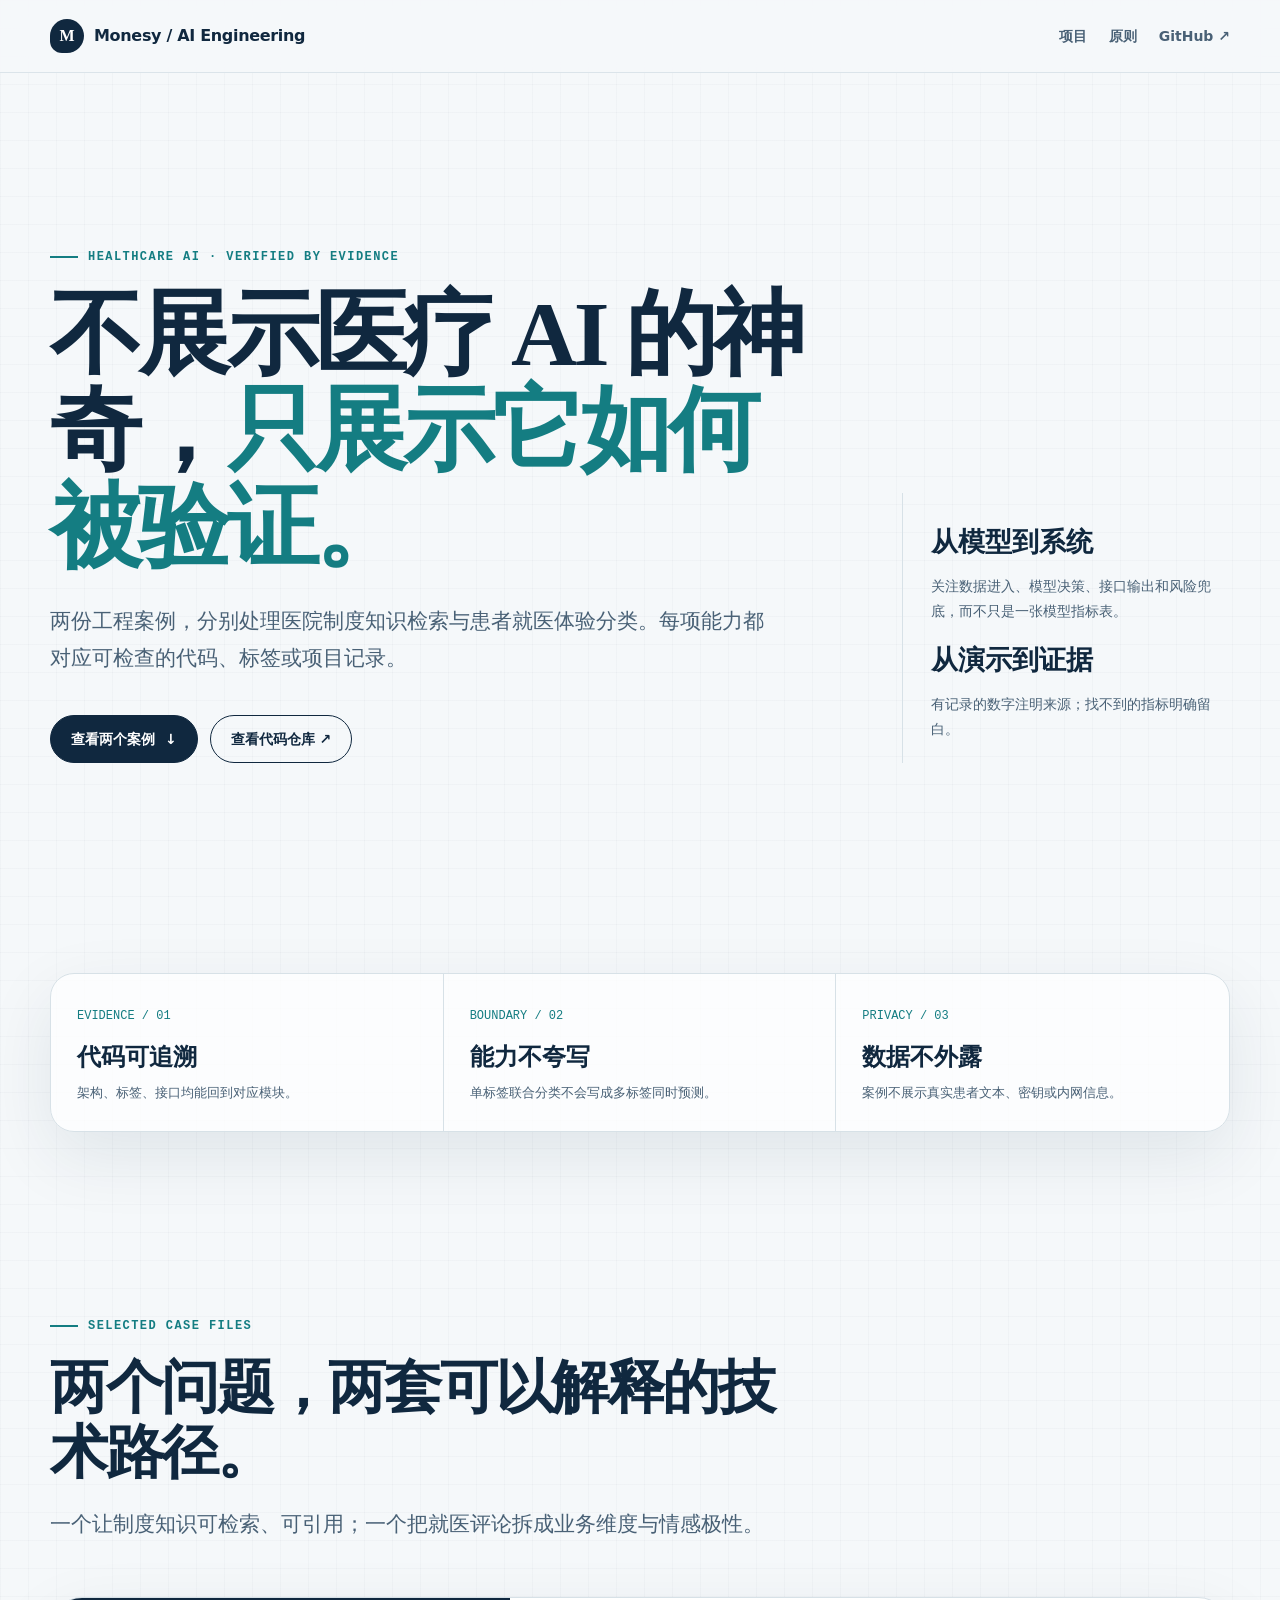
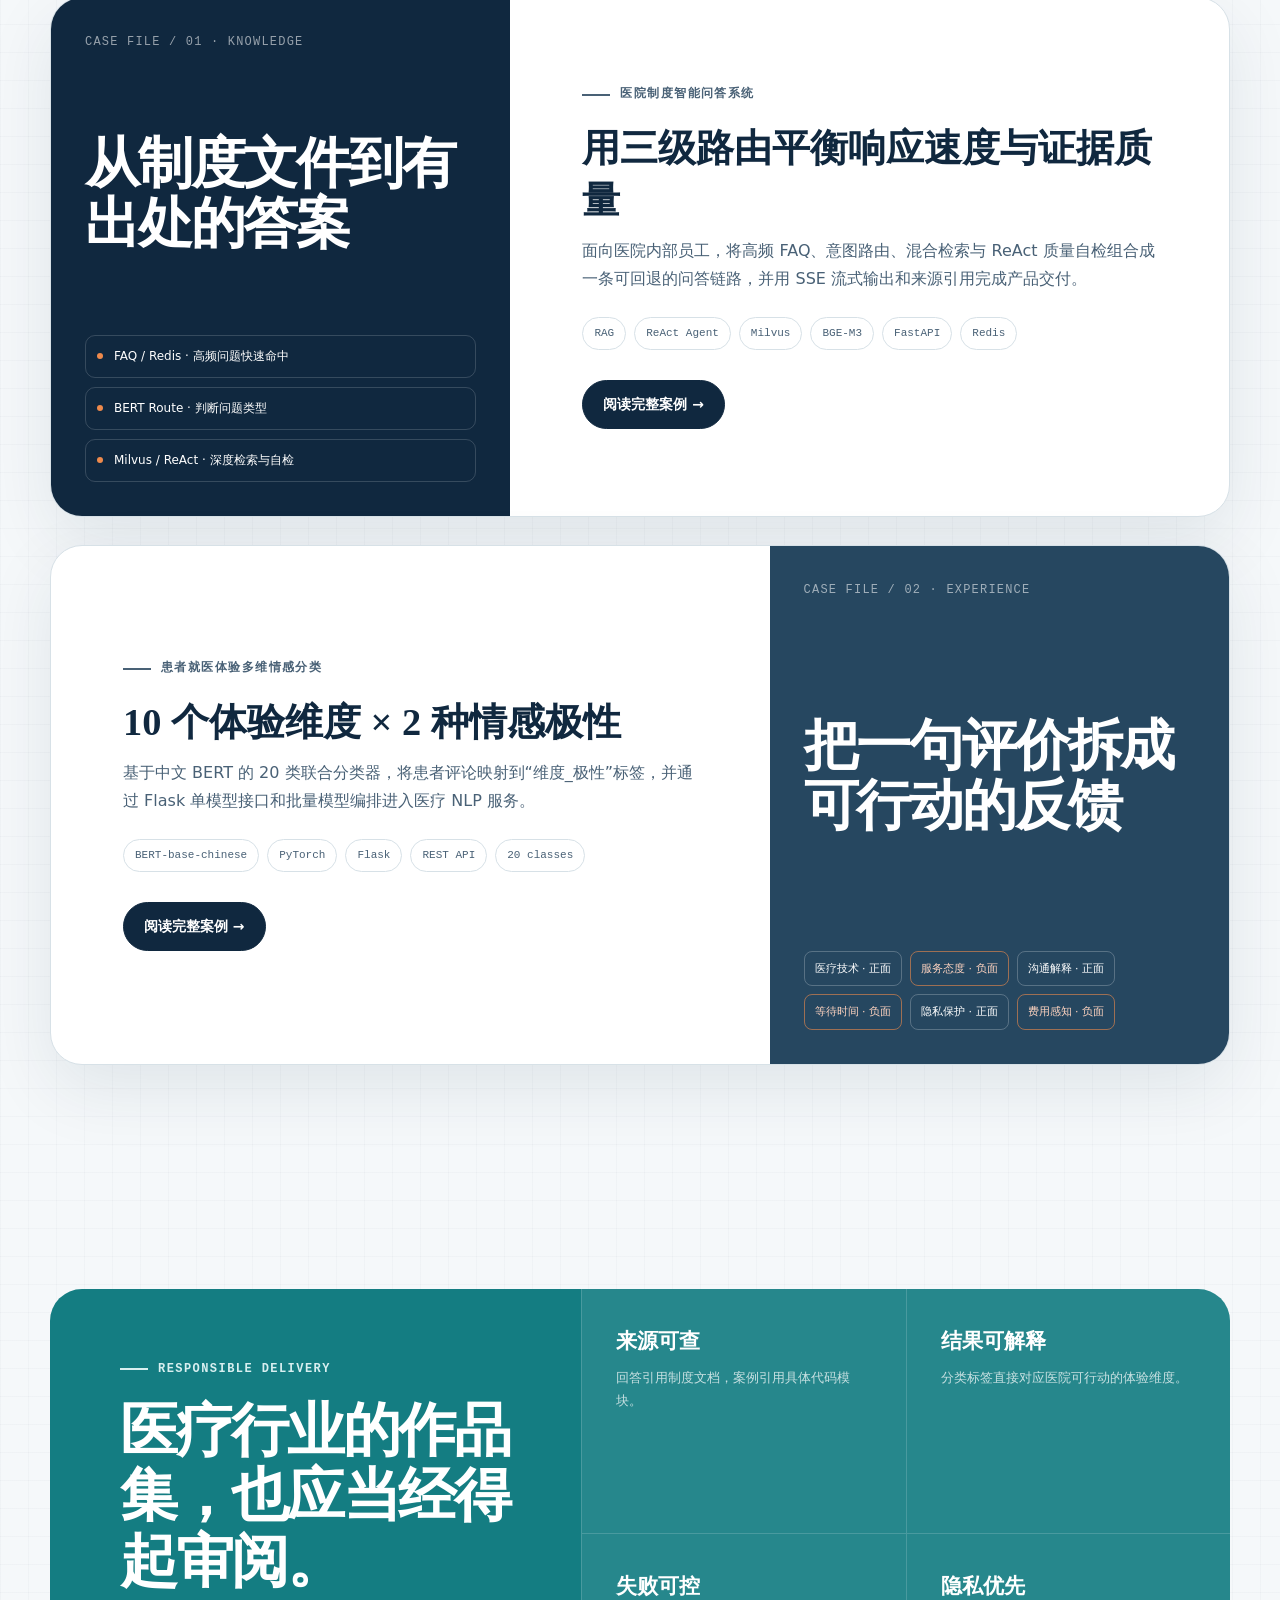
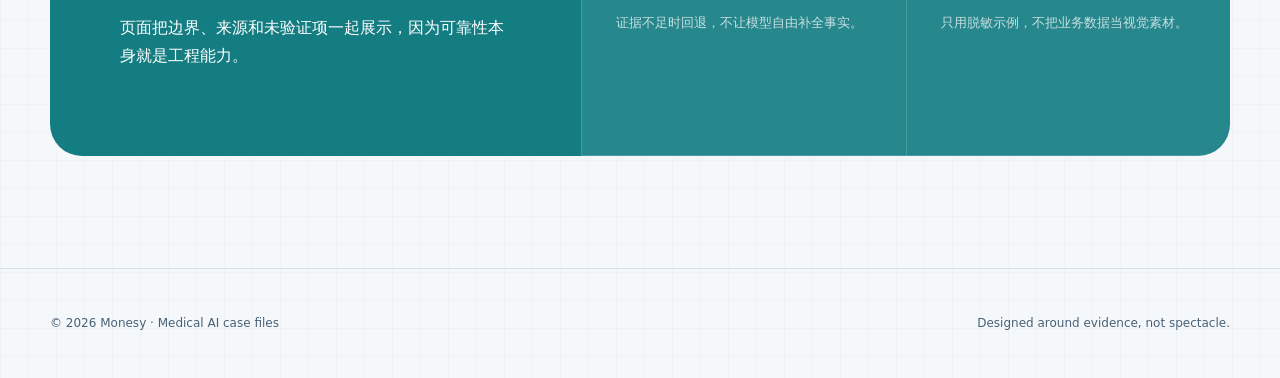
==== index.html @ fd3cde05 "feat: add healthcare AI portfolio cases" ====
<!doctype html>
<html lang="zh-CN">
<head>
  <meta charset="utf-8">
  <meta name="viewport" content="width=device-width, initial-scale=1">
  <meta name="description" content="Monesy 的医疗 AI 工程作品集：医院制度 RAG 问答与患者就医体验多维情感分类。">
  <meta name="theme-color" content="#10283f">
  <title>Monesy · 医疗 AI 工程作品集</title>
  <link rel="stylesheet" href="styles.css">
  <script src="script.js" defer></script>
</head>
<body>
  <a class="skip-link" href="#main">跳到主要内容</a>
  <header class="site-header">
    <nav class="nav" aria-label="主导航">
      <a class="brand" href="index.html" aria-label="Monesy 作品集首页">
        <span class="brand-mark" aria-hidden="true">M</span>
        <span>Monesy / AI Engineering</span>
      </a>
      <div class="nav-links">
        <a href="#work">项目</a>
        <a href="#principles">原则</a>
        <a href="https://github.com/MonesyV" target="_blank" rel="noreferrer">GitHub ↗</a>
      </div>
    </nav>
  </header>

  <main id="main">
    <section class="hero">
      <div class="container hero-grid">
        <div data-reveal>
          <p class="eyebrow">Healthcare AI · Verified by evidence</p>
          <h1>不展示医疗 AI 的神奇，<span class="accent">只展示它如何被验证。</span></h1>
          <p class="lead">两份工程案例，分别处理医院制度知识检索与患者就医体验分类。每项能力都对应可检查的代码、标签或项目记录。</p>
          <div class="hero-actions">
            <a class="button" href="#work">查看两个案例 <span aria-hidden="true">↓</span></a>
            <a class="button secondary" href="https://github.com/MonesyV" target="_blank" rel="noreferrer">查看代码仓库 ↗</a>
          </div>
        </div>
        <aside class="hero-aside" data-reveal>
          <strong>从模型到系统</strong>
          <p>关注数据进入、模型决策、接口输出和风险兜底，而不只是一张模型指标表。</p>
          <strong>从演示到证据</strong>
          <p>有记录的数字注明来源；找不到的指标明确留白。</p>
        </aside>
      </div>
    </section>

    <section class="section-tight" aria-label="作品集证据原则">
      <div class="container proof-strip" data-reveal>
        <article class="proof-item">
          <span>EVIDENCE / 01</span>
          <strong>代码可追溯</strong>
          <p>架构、标签、接口均能回到对应模块。</p>
        </article>
        <article class="proof-item">
          <span>BOUNDARY / 02</span>
          <strong>能力不夸写</strong>
          <p>单标签联合分类不会写成多标签同时预测。</p>
        </article>
        <article class="proof-item">
          <span>PRIVACY / 03</span>
          <strong>数据不外露</strong>
          <p>案例不展示真实患者文本、密钥或内网信息。</p>
        </article>
      </div>
    </section>

    <section class="section" id="work">
      <div class="container">
        <div class="section-heading" data-reveal>
          <p class="eyebrow">Selected case files</p>
          <h2>两个问题，两套可以解释的技术路径。</h2>
          <p class="lead">一个让制度知识可检索、可引用；一个把就医评论拆成业务维度与情感极性。</p>
        </div>

        <div class="work-list">
          <article class="work-card" data-reveal>
            <div class="work-visual">
              <span class="work-index">CASE FILE / 01 · KNOWLEDGE</span>
              <div class="display">从制度文件到有出处的答案</div>
              <div class="route-mini" aria-label="三级问答路径示意">
                <span>FAQ / Redis · 高频问题快速命中</span>
                <span>BERT Route · 判断问题类型</span>
                <span>Milvus / ReAct · 深度检索与自检</span>
              </div>
            </div>
            <div class="work-body">
              <p class="eyebrow">医院制度智能问答系统</p>
              <h3>用三级路由平衡响应速度与证据质量</h3>
              <p>面向医院内部员工，将高频 FAQ、意图路由、混合检索与 ReAct 质量自检组合成一条可回退的问答链路，并用 SSE 流式输出和来源引用完成产品交付。</p>
              <ul class="tag-list" aria-label="技术栈">
                <li>RAG</li><li>ReAct Agent</li><li>Milvus</li><li>BGE-M3</li><li>FastAPI</li><li>Redis</li>
              </ul>
              <a class="button" href="projects/policy-rag.html">阅读完整案例 →</a>
            </div>
          </article>

          <article class="work-card" data-reveal>
            <div class="work-visual">
              <span class="work-index">CASE FILE / 02 · EXPERIENCE</span>
              <div class="display">把一句评价拆成可行动的反馈</div>
              <div class="label-cloud" aria-label="示例联合标签">
                <span>医疗技术 · 正面</span><span class="negative">服务态度 · 负面</span>
                <span>沟通解释 · 正面</span><span class="negative">等待时间 · 负面</span>
                <span>隐私保护 · 正面</span><span class="negative">费用感知 · 负面</span>
              </div>
            </div>
            <div class="work-body">
              <p class="eyebrow">患者就医体验多维情感分类</p>
              <h3>10 个体验维度 × 2 种情感极性</h3>
              <p>基于中文 BERT 的 20 类联合分类器，将患者评论映射到“维度_极性”标签，并通过 Flask 单模型接口和批量模型编排进入医疗 NLP 服务。</p>
              <ul class="tag-list" aria-label="技术栈">
                <li>BERT-base-chinese</li><li>PyTorch</li><li>Flask</li><li>REST API</li><li>20 classes</li>
              </ul>
              <a class="button" href="projects/patient-sentiment.html">阅读完整案例 →</a>
            </div>
          </article>
        </div>
      </div>
    </section>

    <section class="section" id="principles">
      <div class="container ethics-block" data-reveal>
        <div class="ethics-intro">
          <p class="eyebrow" style="color:#d8eff0">Responsible delivery</p>
          <h2>医疗行业的作品集，也应当经得起审阅。</h2>
          <p>页面把边界、来源和未验证项一起展示，因为可靠性本身就是工程能力。</p>
        </div>
        <ul class="ethics-list">
          <li><strong>来源可查</strong><p>回答引用制度文档，案例引用具体代码模块。</p></li>
          <li><strong>结果可解释</strong><p>分类标签直接对应医院可行动的体验维度。</p></li>
          <li><strong>失败可控</strong><p>证据不足时回退，不让模型自由补全事实。</p></li>
          <li><strong>隐私优先</strong><p>只用脱敏示例，不把业务数据当视觉素材。</p></li>
        </ul>
      </div>
    </section>
  </main>

  <footer class="site-footer">
    <div class="container footer-inner">
      <span>© <span data-year></span> Monesy · Medical AI case files</span>
      <span>Designed around evidence, not spectacle.</span>
    </div>
  </footer>
</body>
</html>
---- styles.css ----
:root {
  --ink: #10283f;
  --ink-soft: #496176;
  --paper: #f5f8fa;
  --white: #ffffff;
  --line: #d7e1e7;
  --teal: #147d82;
  --teal-soft: #d8eff0;
  --blue: #4d68d9;
  --blue-soft: #e5e9fb;
  --signal: #ee8a4c;
  --signal-soft: #fff0e6;
  --success: #317a5c;
  --shadow: 0 24px 70px rgba(16, 40, 63, 0.09);
  --radius: 24px;
  --max: 1180px;
  --display: "Songti SC", "STSong", "Noto Serif SC", ui-serif, serif;
  --body: "Microsoft YaHei", "PingFang SC", "Noto Sans CJK SC", system-ui, sans-serif;
  --mono: "SFMono-Regular", Consolas, "Liberation Mono", monospace;
}

* { box-sizing: border-box; }
html { scroll-behavior: smooth; }
body {
  margin: 0;
  color: var(--ink);
  background:
    linear-gradient(rgba(16, 40, 63, 0.024) 1px, transparent 1px),
    linear-gradient(90deg, rgba(16, 40, 63, 0.024) 1px, transparent 1px),
    var(--paper);
  background-size: 28px 28px;
  font-family: var(--body);
  line-height: 1.75;
  text-rendering: optimizeLegibility;
}

a { color: inherit; }
img, svg { display: block; max-width: 100%; }
button { font: inherit; }

.skip-link {
  position: fixed;
  z-index: 100;
  top: 12px;
  left: 12px;
  padding: 10px 14px;
  color: var(--white);
  background: var(--ink);
  border-radius: 8px;
  transform: translateY(-160%);
}
.skip-link:focus { transform: translateY(0); }

.site-header {
  position: sticky;
  z-index: 30;
  top: 0;
  border-bottom: 1px solid rgba(215, 225, 231, 0.84);
  background: rgba(245, 248, 250, 0.9);
  backdrop-filter: blur(18px);
}

.nav {
  width: min(calc(100% - 40px), var(--max));
  min-height: 72px;
  margin: auto;
  display: flex;
  align-items: center;
  justify-content: space-between;
  gap: 24px;
}

.brand {
  display: inline-flex;
  align-items: center;
  gap: 10px;
  text-decoration: none;
  font-weight: 760;
  letter-spacing: -0.02em;
}

.brand-mark {
  width: 34px;
  height: 34px;
  display: grid;
  place-items: center;
  color: var(--white);
  background: var(--ink);
  border-radius: 50% 50% 50% 12px;
  font-family: var(--display);
}

.nav-links { display: flex; align-items: center; gap: 22px; }
.nav-links a {
  color: var(--ink-soft);
  text-decoration: none;
  font-size: 14px;
  font-weight: 650;
}
.nav-links a:hover, .nav-links a:focus-visible { color: var(--teal); }

.container { width: min(calc(100% - 40px), var(--max)); margin-inline: auto; }
.section { padding: 112px 0; }
.section-tight { padding: 72px 0; }
.eyebrow {
  display: flex;
  align-items: center;
  gap: 10px;
  margin: 0 0 18px;
  color: var(--teal);
  font-family: var(--mono);
  font-size: 12px;
  font-weight: 760;
  letter-spacing: 0.12em;
  text-transform: uppercase;
}
.eyebrow::before { content: ""; width: 28px; height: 2px; background: currentColor; }

h1, h2, h3, p { margin-top: 0; }
h1, h2, .display { font-family: var(--display); font-weight: 700; letter-spacing: -0.04em; }
h1 { max-width: 900px; margin-bottom: 28px; font-size: clamp(44px, 7.3vw, 92px); line-height: 1.05; }
h2 { margin-bottom: 20px; font-size: clamp(34px, 4.6vw, 58px); line-height: 1.13; }
h3 { margin-bottom: 10px; font-size: 21px; line-height: 1.35; }
.lead { max-width: 720px; color: var(--ink-soft); font-size: clamp(17px, 2vw, 21px); }
.text-muted { color: var(--ink-soft); }
.small { font-size: 13px; }
.mono { font-family: var(--mono); }

.hero { min-height: calc(100vh - 72px); padding: 108px 0 72px; display: grid; align-items: center; }
.hero-grid { display: grid; grid-template-columns: minmax(0, 1.55fr) minmax(280px, 0.65fr); gap: 70px; align-items: end; }
.hero .accent { color: var(--teal); }
.hero-aside { padding: 26px 0 8px 28px; border-left: 1px solid var(--line); }
.hero-aside strong { display: block; margin-bottom: 8px; font-family: var(--display); font-size: 27px; }
.hero-aside p { color: var(--ink-soft); font-size: 14px; }
.hero-actions { display: flex; flex-wrap: wrap; gap: 12px; margin-top: 38px; }

.button {
  min-height: 48px;
  display: inline-flex;
  align-items: center;
  justify-content: center;
  gap: 10px;
  padding: 11px 20px;
  border: 1px solid var(--ink);
  border-radius: 999px;
  background: var(--ink);
  color: var(--white);
  text-decoration: none;
  font-size: 14px;
  font-weight: 720;
  transition: transform 180ms ease, background 180ms ease, color 180ms ease;
}
.button:hover { transform: translateY(-2px); }
.button.secondary { color: var(--ink); background: transparent; }
.button.secondary:hover { background: var(--white); }
.button.light { color: var(--ink); background: var(--white); border-color: var(--white); }

.proof-strip {
  display: grid;
  grid-template-columns: repeat(3, 1fr);
  border: 1px solid var(--line);
  border-radius: var(--radius);
  background: rgba(255, 255, 255, 0.75);
  box-shadow: var(--shadow);
  overflow: hidden;
}
.proof-item { min-height: 156px; padding: 26px; border-right: 1px solid var(--line); }
.proof-item:last-child { border-right: 0; }
.proof-item span { color: var(--teal); font-family: var(--mono); font-size: 12px; }
.proof-item strong { display: block; margin: 8px 0 4px; font-family: var(--display); font-size: 24px; }
.proof-item p { margin: 0; color: var(--ink-soft); font-size: 13px; }

.section-heading { max-width: 760px; margin-bottom: 54px; }
.work-list { display: grid; gap: 28px; }
.work-card {
  position: relative;
  display: grid;
  grid-template-columns: 0.78fr 1.22fr;
  min-height: 520px;
  border: 1px solid var(--line);
  border-radius: 32px;
  background: var(--white);
  box-shadow: var(--shadow);
  overflow: hidden;
}
.work-card:nth-child(even) { grid-template-columns: 1.22fr 0.78fr; }
.work-card:nth-child(even) .work-visual { order: 2; }
.work-visual {
  min-height: 380px;
  padding: 34px;
  background: var(--ink);
  color: var(--white);
  display: flex;
  flex-direction: column;
  justify-content: space-between;
  overflow: hidden;
}
.work-card:nth-child(even) .work-visual { background: #264760; }
.work-index { color: rgba(255,255,255,.56); font-family: var(--mono); font-size: 12px; letter-spacing: .1em; }
.work-visual .display { max-width: 420px; font-size: clamp(34px, 4.3vw, 58px); line-height: 1.08; }
.work-body { padding: clamp(34px, 6vw, 72px); align-self: center; }
.work-body h3 { font-family: var(--display); font-size: clamp(29px, 3vw, 43px); }
.work-body > p { max-width: 590px; color: var(--ink-soft); }
.tag-list { display: flex; flex-wrap: wrap; gap: 8px; margin: 24px 0 30px; padding: 0; list-style: none; }
.tag-list li { padding: 6px 11px; border: 1px solid var(--line); border-radius: 999px; color: var(--ink-soft); font-family: var(--mono); font-size: 11px; }

.route-mini { display: grid; gap: 9px; }
.route-mini span { position: relative; display: block; padding: 10px 12px 10px 28px; border: 1px solid rgba(255,255,255,.16); border-radius: 10px; font-size: 12px; }
.route-mini span::before { content: ""; position: absolute; left: 11px; top: 50%; width: 6px; height: 6px; border-radius: 50%; background: var(--signal); transform: translateY(-50%); }
.label-cloud { display: flex; flex-wrap: wrap; gap: 8px; align-content: flex-end; }
.label-cloud span { padding: 7px 10px; border: 1px solid rgba(255,255,255,.23); border-radius: 8px; font-size: 11px; }
.label-cloud .negative { color: #ffd4c0; border-color: rgba(238,138,76,.6); }

.ethics-block { display: grid; grid-template-columns: .9fr 1.1fr; border-radius: 32px; overflow: hidden; background: var(--teal); color: var(--white); }
.ethics-intro { padding: clamp(38px, 6vw, 70px); }
.ethics-intro h2 { max-width: 470px; }
.ethics-list { margin: 0; padding: 0; list-style: none; display: grid; grid-template-columns: repeat(2, 1fr); background: rgba(255,255,255,.08); }
.ethics-list li { padding: 34px; border-left: 1px solid rgba(255,255,255,.16); border-bottom: 1px solid rgba(255,255,255,.16); }
.ethics-list strong { display: block; margin-bottom: 8px; font-family: var(--display); font-size: 21px; }
.ethics-list p { margin: 0; color: rgba(255,255,255,.74); font-size: 13px; }

.case-hero { padding: 94px 0 70px; }
.case-hero-grid { display: grid; grid-template-columns: minmax(0, 1.3fr) minmax(280px, .7fr); gap: 70px; align-items: end; }
.case-hero h1 { font-size: clamp(46px, 6.7vw, 84px); }
.case-meta { padding: 26px; border: 1px solid var(--line); border-radius: 20px; background: var(--white); }
.case-meta dl { margin: 0; }
.case-meta div { display: grid; grid-template-columns: 82px 1fr; gap: 12px; padding: 12px 0; border-bottom: 1px solid var(--line); }
.case-meta div:last-child { border-bottom: 0; }
.case-meta dt { color: var(--ink-soft); font-size: 12px; }
.case-meta dd { margin: 0; font-size: 13px; font-weight: 650; }

.case-banner { padding: 54px; border-radius: 32px; background: var(--ink); color: var(--white); box-shadow: var(--shadow); }
.case-banner-grid { display: grid; grid-template-columns: .9fr 1.1fr; gap: 54px; align-items: center; }
.case-banner blockquote { margin: 0; font-family: var(--display); font-size: clamp(28px, 4vw, 48px); line-height: 1.25; }
.case-banner p { color: rgba(255,255,255,.7); }

.content-grid { display: grid; grid-template-columns: minmax(0, .75fr) minmax(0, 1.25fr); gap: 70px; align-items: start; }
.sticky-title { position: sticky; top: 112px; }
.content-stack { display: grid; gap: 20px; }
.content-card { padding: 32px; border: 1px solid var(--line); border-radius: 22px; background: var(--white); }
.content-card p:last-child { margin-bottom: 0; }
.content-card .number { display: inline-grid; width: 30px; height: 30px; place-items: center; margin-bottom: 20px; border-radius: 50%; background: var(--teal-soft); color: var(--teal); font-family: var(--mono); font-size: 12px; }

.route-demo { padding: 34px; border: 1px solid var(--line); border-radius: 28px; background: var(--white); box-shadow: var(--shadow); }
.route-controls { display: flex; flex-wrap: wrap; gap: 8px; margin-bottom: 28px; }
.route-controls button { padding: 9px 14px; border: 1px solid var(--line); border-radius: 999px; color: var(--ink-soft); background: var(--paper); cursor: pointer; }
.route-controls button[aria-pressed="true"] { color: var(--white); border-color: var(--teal); background: var(--teal); }
.route-track { display: grid; grid-template-columns: repeat(5, 1fr); gap: 10px; }
.route-stage { min-height: 110px; padding: 16px; border: 1px solid var(--line); border-radius: 15px; color: var(--ink-soft); background: var(--paper); opacity: .4; transition: opacity 180ms ease, transform 180ms ease, border-color 180ms ease; }
.route-stage.is-active { opacity: 1; transform: translateY(-4px); border-color: var(--teal); }
.route-stage span { display: block; margin-bottom: 8px; color: var(--teal); font-family: var(--mono); font-size: 10px; }
.route-stage strong { font-size: 13px; }
.route-result { min-height: 52px; margin: 24px 0 0; padding: 15px 17px; border-left: 3px solid var(--signal); background: var(--signal-soft); font-size: 13px; }

.metric-grid { display: grid; grid-template-columns: repeat(3, 1fr); gap: 14px; }
.metric-card { padding: 28px; border: 1px solid var(--line); border-radius: 20px; background: var(--white); }
.metric-card strong { display: block; color: var(--teal); font-family: var(--display); font-size: clamp(34px, 4vw, 52px); line-height: 1.1; }
.metric-card span { color: var(--ink-soft); font-size: 12px; }
.metric-note { margin-top: 16px; color: var(--ink-soft); font-size: 12px; }

.architecture { display: grid; grid-template-columns: repeat(3, 1fr); gap: 14px; }
.architecture article { position: relative; min-height: 240px; padding: 28px; border-radius: 22px; background: var(--white); border: 1px solid var(--line); }
.architecture article::after { content: "→"; position: absolute; top: 50%; right: -20px; z-index: 2; width: 26px; color: var(--signal); font-family: var(--mono); font-size: 22px; }
.architecture article:last-child::after { display: none; }
.architecture .chip { display: inline-block; margin-bottom: 22px; padding: 5px 9px; border-radius: 7px; color: var(--teal); background: var(--teal-soft); font-family: var(--mono); font-size: 10px; }
.architecture p { color: var(--ink-soft); font-size: 13px; }

.label-matrix { display: grid; grid-template-columns: repeat(2, minmax(0,1fr)); border: 1px solid var(--line); border-radius: 22px; overflow: hidden; background: var(--white); }
.label-row { display: grid; grid-template-columns: 1fr auto auto; align-items: center; gap: 10px; padding: 15px 18px; border-right: 1px solid var(--line); border-bottom: 1px solid var(--line); }
.label-row:nth-child(even) { border-right: 0; }
.label-row span:first-child { font-weight: 680; }
.polarity { padding: 4px 8px; border-radius: 999px; font-size: 10px; }
.polarity.positive { color: var(--success); background: #e2f1e9; }
.polarity.negative { color: #a94f2f; background: var(--signal-soft); }

.boundary { padding: 32px; border: 1px solid #f1c6ad; border-radius: 22px; background: var(--signal-soft); }
.boundary strong { display: block; margin-bottom: 10px; font-family: var(--display); font-size: 24px; }
.boundary p:last-child { margin-bottom: 0; }

.code-evidence { display: grid; gap: 10px; }
.evidence-row { display: grid; grid-template-columns: 130px 1fr; gap: 18px; padding: 16px 0; border-bottom: 1px solid var(--line); }
.evidence-row:last-child { border-bottom: 0; }
.evidence-row code { color: var(--teal); font-family: var(--mono); font-size: 11px; word-break: break-word; }
.evidence-row span { color: var(--ink-soft); font-size: 13px; }

.next-case { padding: 46px; border-radius: 28px; color: var(--white); background: var(--blue); }
.next-case a { display: flex; align-items: end; justify-content: space-between; gap: 30px; text-decoration: none; }
.next-case span { color: rgba(255,255,255,.68); font-family: var(--mono); font-size: 11px; }
.next-case strong { display: block; margin-top: 8px; font-family: var(--display); font-size: clamp(28px, 4vw, 46px); }
.next-case b { font-size: 36px; }

.site-footer { padding: 44px 0; border-top: 1px solid var(--line); }
.footer-inner { display: flex; justify-content: space-between; gap: 24px; color: var(--ink-soft); font-size: 12px; }

[data-reveal] { opacity: 0; transform: translateY(18px); transition: opacity 560ms ease, transform 560ms ease; }
[data-reveal].is-visible { opacity: 1; transform: translateY(0); }

:focus-visible { outline: 3px solid rgba(77, 104, 217, .38); outline-offset: 4px; }

@media (max-width: 900px) {
  .hero-grid, .case-hero-grid, .content-grid, .case-banner-grid, .ethics-block { grid-template-columns: 1fr; gap: 38px; }
  .hero { min-height: auto; }
  .hero-aside { border-left: 0; border-top: 1px solid var(--line); padding: 24px 0 0; }
  .work-card, .work-card:nth-child(even) { grid-template-columns: 1fr; }
  .work-card:nth-child(even) .work-visual { order: 0; }
  .proof-strip, .metric-grid, .architecture { grid-template-columns: 1fr; }
  .proof-item { border-right: 0; border-bottom: 1px solid var(--line); }
  .proof-item:last-child { border-bottom: 0; }
  .ethics-list { min-height: 0; }
  .sticky-title { position: static; }
  .route-track { grid-template-columns: 1fr; }
  .route-stage { min-height: 0; }
  .architecture article::after { content: "↓"; top: auto; bottom: -25px; right: 50%; }
}

@media (max-width: 620px) {
  .nav { width: min(calc(100% - 28px), var(--max)); }
  .nav-links { display: none; }
  .brand { font-size: 14px; }
  .container { width: min(calc(100% - 28px), var(--max)); }
  .section { padding: 82px 0; }
  .section-tight { padding: 52px 0; }
  .hero { padding-top: 74px; }
  h1 { font-size: 43px; }
  .work-visual, .work-body, .case-banner, .next-case { padding: 28px; }
  .work-card { border-radius: 24px; }
  .ethics-list { grid-template-columns: 1fr; }
  .ethics-list li { border-left: 0; }
  .label-matrix { grid-template-columns: 1fr; }
  .label-row, .label-row:nth-child(even) { border-right: 0; }
  .evidence-row { grid-template-columns: 1fr; gap: 4px; }
  .next-case a, .footer-inner { align-items: flex-start; flex-direction: column; }
}

@media (prefers-reduced-motion: reduce) {
  html { scroll-behavior: auto; }
  *, *::before, *::after { animation-duration: .01ms !important; animation-iteration-count: 1 !important; transition-duration: .01ms !important; }
}
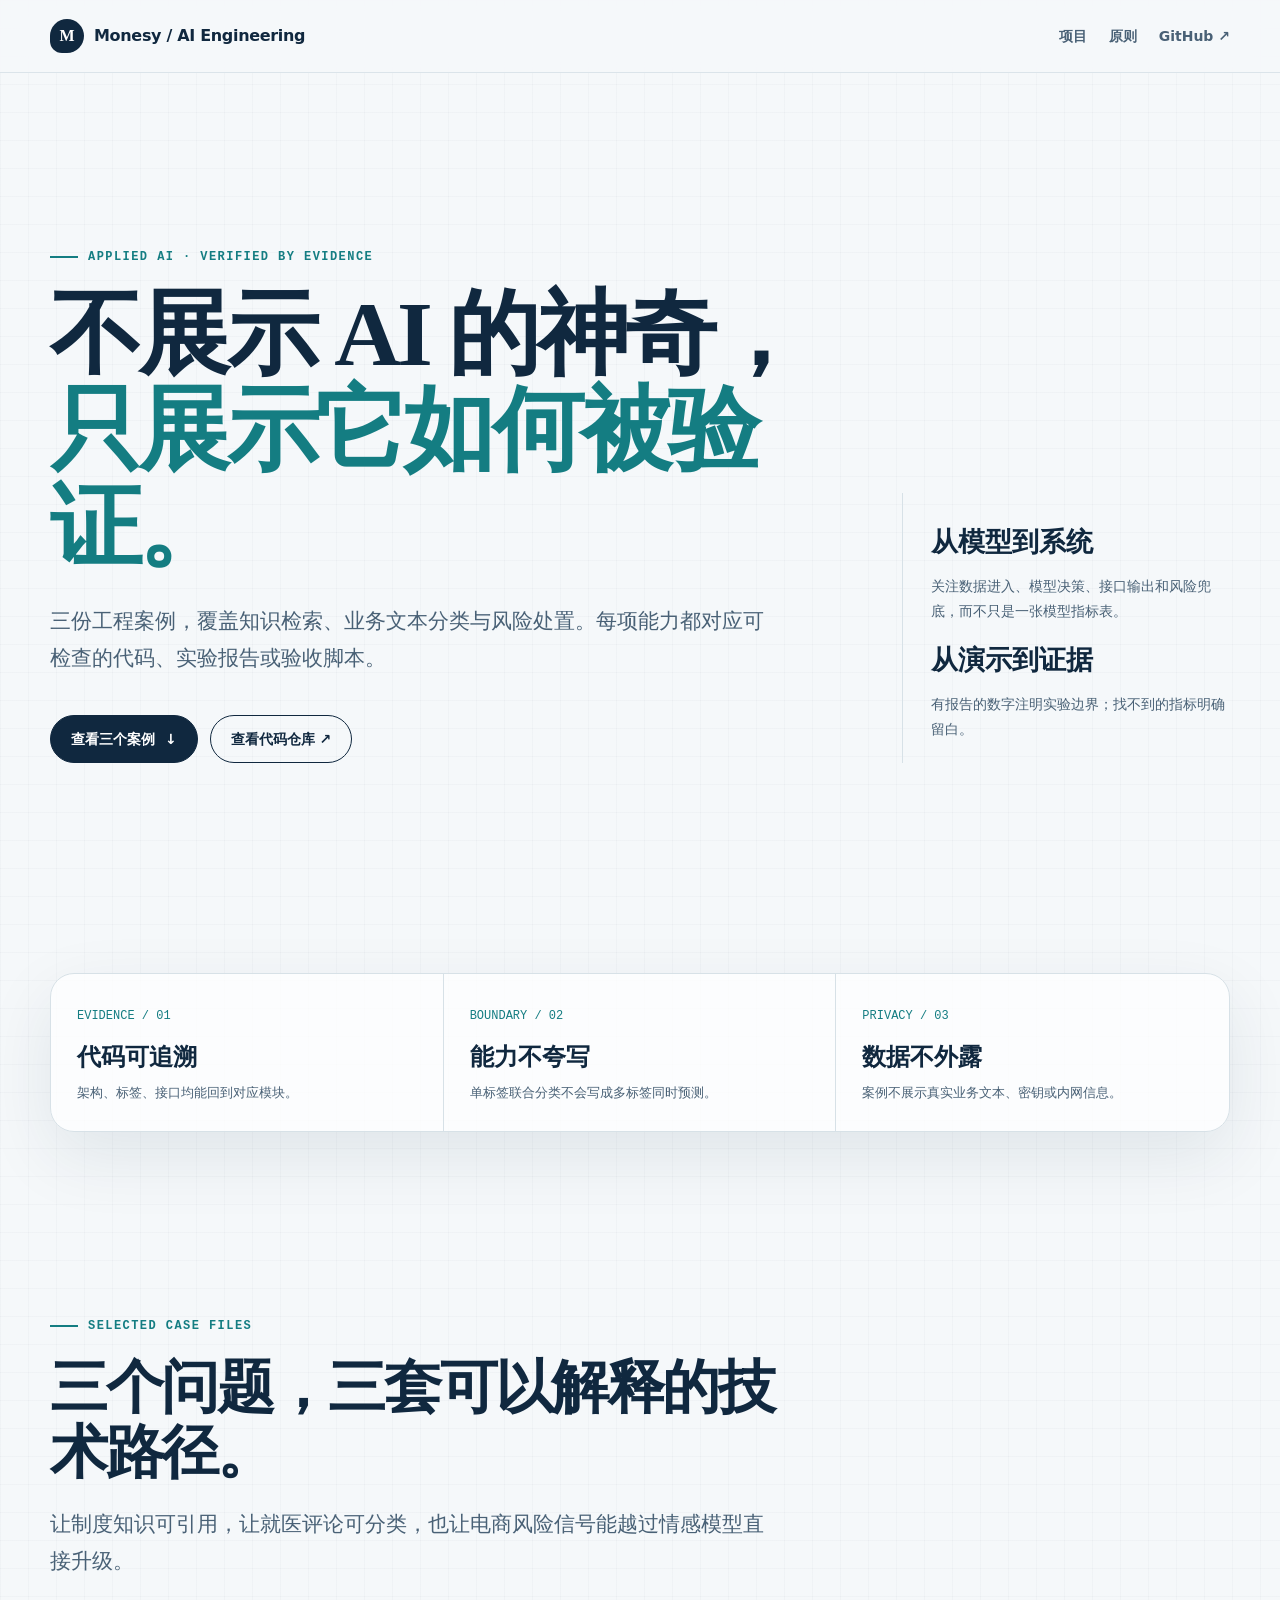
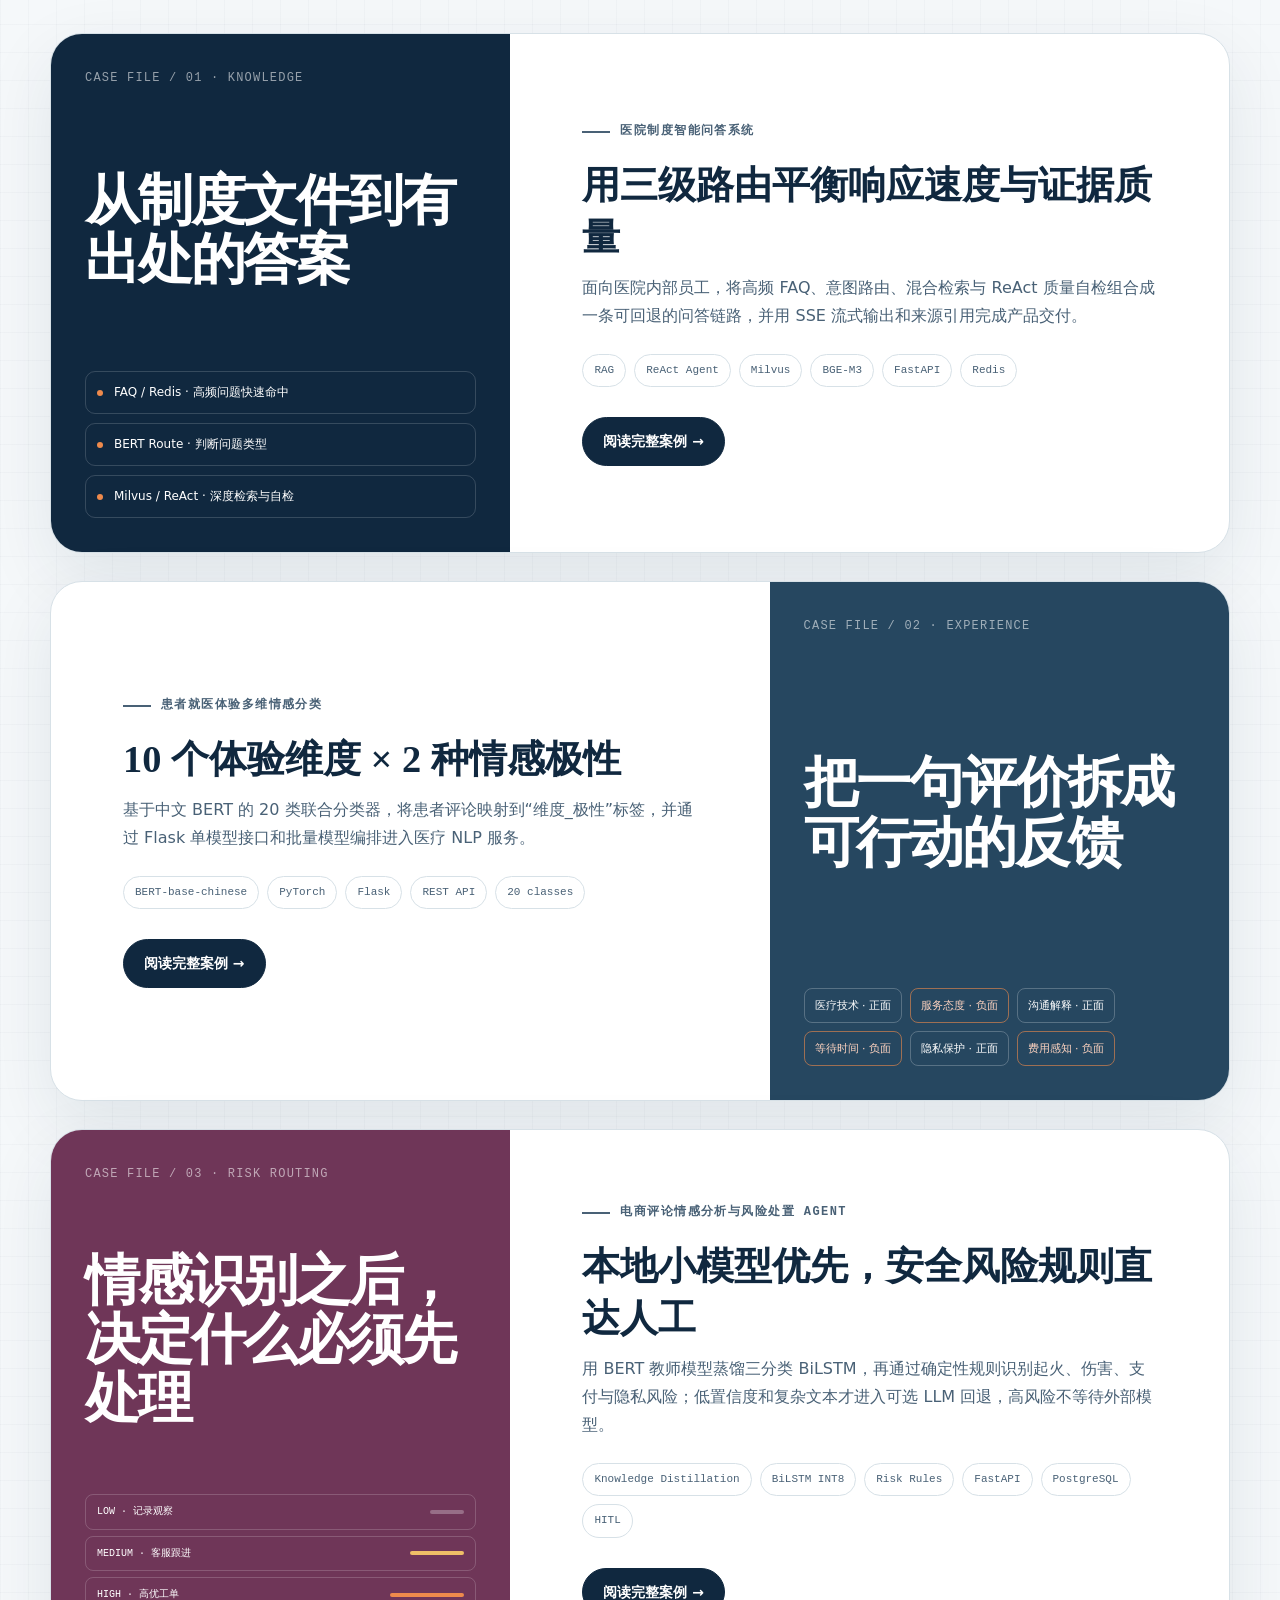
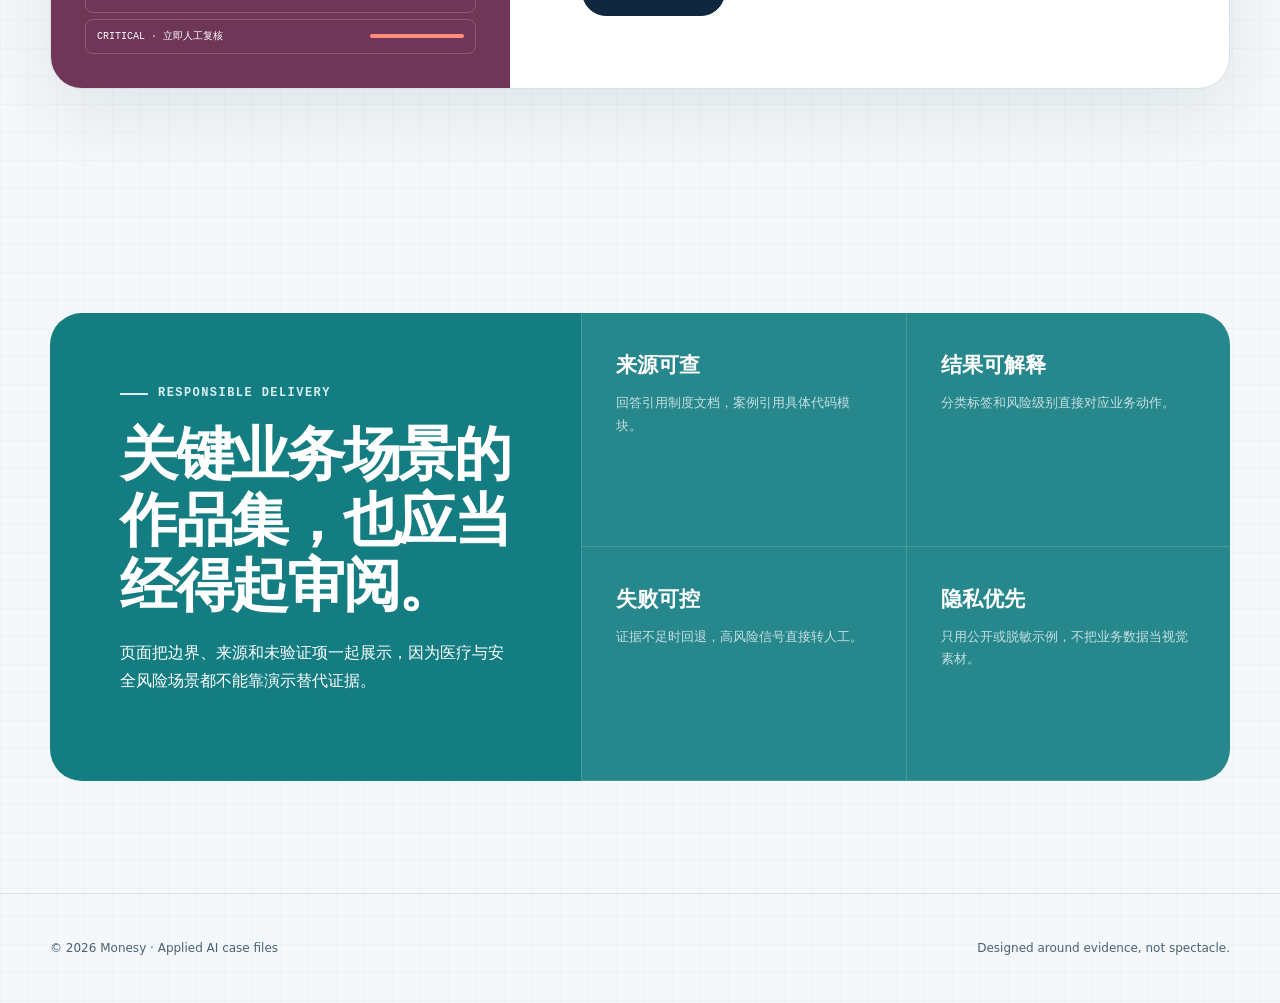
==== commit b574f7e8: "feat: add review intelligence portfolio case" ====
--- a/index.html
+++ b/index.html
@@ -3,9 +3,9 @@
 <head>
   <meta charset="utf-8">
   <meta name="viewport" content="width=device-width, initial-scale=1">
-  <meta name="description" content="Monesy 的医疗 AI 工程作品集：医院制度 RAG 问答与患者就医体验多维情感分类。">
+  <meta name="description" content="Monesy 的 AI 工程作品集：医院制度 RAG、患者体验分类与电商评论风险处置 Agent。">
   <meta name="theme-color" content="#10283f">
-  <title>Monesy · 医疗 AI 工程作品集</title>
+  <title>Monesy · AI 工程作品集</title>
   <link rel="stylesheet" href="styles.css">
   <script src="script.js" defer></script>
 </head>
@@ -29,11 +29,11 @@
     <section class="hero">
       <div class="container hero-grid">
         <div data-reveal>
-          <p class="eyebrow">Healthcare AI · Verified by evidence</p>
-          <h1>不展示医疗 AI 的神奇，<span class="accent">只展示它如何被验证。</span></h1>
-          <p class="lead">两份工程案例，分别处理医院制度知识检索与患者就医体验分类。每项能力都对应可检查的代码、标签或项目记录。</p>
+          <p class="eyebrow">Applied AI · Verified by evidence</p>
+          <h1>不展示 AI 的神奇，<span class="accent">只展示它如何被验证。</span></h1>
+          <p class="lead">三份工程案例，覆盖知识检索、业务文本分类与风险处置。每项能力都对应可检查的代码、实验报告或验收脚本。</p>
           <div class="hero-actions">
-            <a class="button" href="#work">查看两个案例 <span aria-hidden="true">↓</span></a>
+            <a class="button" href="#work">查看三个案例 <span aria-hidden="true">↓</span></a>
             <a class="button secondary" href="https://github.com/MonesyV" target="_blank" rel="noreferrer">查看代码仓库 ↗</a>
           </div>
         </div>
@@ -41,7 +41,7 @@
           <strong>从模型到系统</strong>
           <p>关注数据进入、模型决策、接口输出和风险兜底，而不只是一张模型指标表。</p>
           <strong>从演示到证据</strong>
-          <p>有记录的数字注明来源；找不到的指标明确留白。</p>
+          <p>有报告的数字注明实验边界；找不到的指标明确留白。</p>
         </aside>
       </div>
     </section>
@@ -61,7 +61,7 @@
         <article class="proof-item">
           <span>PRIVACY / 03</span>
           <strong>数据不外露</strong>
-          <p>案例不展示真实患者文本、密钥或内网信息。</p>
+          <p>案例不展示真实业务文本、密钥或内网信息。</p>
         </article>
       </div>
     </section>
@@ -70,8 +70,8 @@
       <div class="container">
         <div class="section-heading" data-reveal>
           <p class="eyebrow">Selected case files</p>
-          <h2>两个问题，两套可以解释的技术路径。</h2>
-          <p class="lead">一个让制度知识可检索、可引用；一个把就医评论拆成业务维度与情感极性。</p>
+          <h2>三个问题，三套可以解释的技术路径。</h2>
+          <p class="lead">让制度知识可引用，让就医评论可分类，也让电商风险信号能越过情感模型直接升级。</p>
         </div>
 
         <div class="work-list">
@@ -116,6 +116,28 @@
               <a class="button" href="projects/patient-sentiment.html">阅读完整案例 →</a>
             </div>
           </article>
+
+          <article class="work-card review-card" data-reveal>
+            <div class="work-visual">
+              <span class="work-index">CASE FILE / 03 · RISK ROUTING</span>
+              <div class="display">情感识别之后，决定什么必须先处理</div>
+              <div class="risk-mini" aria-label="评论风险处置阶梯">
+                <span data-level="low">LOW · 记录观察</span>
+                <span data-level="medium">MEDIUM · 客服跟进</span>
+                <span data-level="high">HIGH · 高优工单</span>
+                <span data-level="critical">CRITICAL · 立即人工复核</span>
+              </div>
+            </div>
+            <div class="work-body">
+              <p class="eyebrow">电商评论情感分析与风险处置 Agent</p>
+              <h3>本地小模型优先，安全风险规则直达人工</h3>
+              <p>用 BERT 教师模型蒸馏三分类 BiLSTM，再通过确定性规则识别起火、伤害、支付与隐私风险；低置信度和复杂文本才进入可选 LLM 回退，高风险不等待外部模型。</p>
+              <ul class="tag-list" aria-label="技术栈">
+                <li>Knowledge Distillation</li><li>BiLSTM INT8</li><li>Risk Rules</li><li>FastAPI</li><li>PostgreSQL</li><li>HITL</li>
+              </ul>
+              <a class="button" href="projects/review-intelligence.html">阅读完整案例 →</a>
+            </div>
+          </article>
         </div>
       </div>
     </section>
@@ -124,14 +146,14 @@
       <div class="container ethics-block" data-reveal>
         <div class="ethics-intro">
           <p class="eyebrow" style="color:#d8eff0">Responsible delivery</p>
-          <h2>医疗行业的作品集，也应当经得起审阅。</h2>
-          <p>页面把边界、来源和未验证项一起展示，因为可靠性本身就是工程能力。</p>
+          <h2>关键业务场景的作品集，也应当经得起审阅。</h2>
+          <p>页面把边界、来源和未验证项一起展示，因为医疗与安全风险场景都不能靠演示替代证据。</p>
         </div>
         <ul class="ethics-list">
           <li><strong>来源可查</strong><p>回答引用制度文档，案例引用具体代码模块。</p></li>
-          <li><strong>结果可解释</strong><p>分类标签直接对应医院可行动的体验维度。</p></li>
-          <li><strong>失败可控</strong><p>证据不足时回退，不让模型自由补全事实。</p></li>
-          <li><strong>隐私优先</strong><p>只用脱敏示例，不把业务数据当视觉素材。</p></li>
+          <li><strong>结果可解释</strong><p>分类标签和风险级别直接对应业务动作。</p></li>
+          <li><strong>失败可控</strong><p>证据不足时回退，高风险信号直接转人工。</p></li>
+          <li><strong>隐私优先</strong><p>只用公开或脱敏示例，不把业务数据当视觉素材。</p></li>
         </ul>
       </div>
     </section>
@@ -139,7 +161,7 @@
 
   <footer class="site-footer">
     <div class="container footer-inner">
-      <span>© <span data-year></span> Monesy · Medical AI case files</span>
+      <span>© <span data-year></span> Monesy · Applied AI case files</span>
       <span>Designed around evidence, not spectacle.</span>
     </div>
   </footer>
--- a/styles.css
+++ b/styles.css
@@ -8,9 +8,12 @@
   --teal-soft: #d8eff0;
   --blue: #4d68d9;
   --blue-soft: #e5e9fb;
+  --plum: #6f3658;
+  --plum-soft: #f4e6ef;
   --signal: #ee8a4c;
   --signal-soft: #fff0e6;
   --success: #317a5c;
+  --critical: #b54732;
   --shadow: 0 24px 70px rgba(16, 40, 63, 0.09);
   --radius: 24px;
   --max: 1180px;
@@ -196,6 +199,7 @@
   overflow: hidden;
 }
 .work-card:nth-child(even) .work-visual { background: #264760; }
+.work-card.review-card .work-visual { background: var(--plum); }
 .work-index { color: rgba(255,255,255,.56); font-family: var(--mono); font-size: 12px; letter-spacing: .1em; }
 .work-visual .display { max-width: 420px; font-size: clamp(34px, 4.3vw, 58px); line-height: 1.08; }
 .work-body { padding: clamp(34px, 6vw, 72px); align-self: center; }
@@ -210,6 +214,23 @@
 .label-cloud { display: flex; flex-wrap: wrap; gap: 8px; align-content: flex-end; }
 .label-cloud span { padding: 7px 10px; border: 1px solid rgba(255,255,255,.23); border-radius: 8px; font-size: 11px; }
 .label-cloud .negative { color: #ffd4c0; border-color: rgba(238,138,76,.6); }
+
+.risk-mini { display: grid; gap: 6px; }
+.risk-mini span {
+  display: flex;
+  align-items: center;
+  justify-content: space-between;
+  gap: 16px;
+  padding: 8px 11px;
+  border: 1px solid rgba(255,255,255,.18);
+  border-radius: 8px;
+  font-family: var(--mono);
+  font-size: 10px;
+}
+.risk-mini span::after { content: ""; width: 34px; height: 4px; border-radius: 999px; background: rgba(255,255,255,.28); }
+.risk-mini [data-level="medium"]::after { width: 54px; background: #efbf67; }
+.risk-mini [data-level="high"]::after { width: 74px; background: var(--signal); }
+.risk-mini [data-level="critical"]::after { width: 94px; background: #ff8e7c; }
 
 .ethics-block { display: grid; grid-template-columns: .9fr 1.1fr; border-radius: 32px; overflow: hidden; background: var(--teal); color: var(--white); }
 .ethics-intro { padding: clamp(38px, 6vw, 70px); }
@@ -253,17 +274,50 @@
 .route-result { min-height: 52px; margin: 24px 0 0; padding: 15px 17px; border-left: 3px solid var(--signal); background: var(--signal-soft); font-size: 13px; }
 
 .metric-grid { display: grid; grid-template-columns: repeat(3, 1fr); gap: 14px; }
+.metric-grid.four-up { grid-template-columns: repeat(4, 1fr); }
 .metric-card { padding: 28px; border: 1px solid var(--line); border-radius: 20px; background: var(--white); }
 .metric-card strong { display: block; color: var(--teal); font-family: var(--display); font-size: clamp(34px, 4vw, 52px); line-height: 1.1; }
 .metric-card span { color: var(--ink-soft); font-size: 12px; }
 .metric-note { margin-top: 16px; color: var(--ink-soft); font-size: 12px; }
 
 .architecture { display: grid; grid-template-columns: repeat(3, 1fr); gap: 14px; }
+.architecture.four-up { grid-template-columns: repeat(4, 1fr); }
 .architecture article { position: relative; min-height: 240px; padding: 28px; border-radius: 22px; background: var(--white); border: 1px solid var(--line); }
 .architecture article::after { content: "→"; position: absolute; top: 50%; right: -20px; z-index: 2; width: 26px; color: var(--signal); font-family: var(--mono); font-size: 22px; }
 .architecture article:last-child::after { display: none; }
 .architecture .chip { display: inline-block; margin-bottom: 22px; padding: 5px 9px; border-radius: 7px; color: var(--teal); background: var(--teal-soft); font-family: var(--mono); font-size: 10px; }
 .architecture p { color: var(--ink-soft); font-size: 13px; }
+
+.risk-ladder { display: grid; gap: 10px; }
+.risk-step {
+  display: grid;
+  grid-template-columns: 92px 1fr auto;
+  align-items: center;
+  gap: 22px;
+  min-height: 82px;
+  padding: 18px 22px;
+  border: 1px solid var(--line);
+  border-left-width: 6px;
+  border-radius: 16px;
+  background: var(--white);
+}
+.risk-step span { font-family: var(--mono); font-size: 11px; font-weight: 760; letter-spacing: .08em; }
+.risk-step strong { font-size: 15px; }
+.risk-step em { color: var(--ink-soft); font-size: 12px; font-style: normal; text-align: right; }
+.risk-step.low { border-left-color: var(--success); }
+.risk-step.medium { border-left-color: #d49a2c; }
+.risk-step.high { border-left-color: var(--signal); }
+.risk-step.critical { border-left-color: var(--critical); background: #fff8f6; }
+
+.comparison-table { border: 1px solid var(--line); border-radius: 22px; background: var(--white); overflow: hidden; }
+.comparison-row { display: grid; grid-template-columns: 1.25fr repeat(3, .75fr); border-bottom: 1px solid var(--line); }
+.comparison-row:last-child { border-bottom: 0; }
+.comparison-row > * { padding: 15px 18px; border-right: 1px solid var(--line); }
+.comparison-row > *:last-child { border-right: 0; }
+.comparison-row.header { color: var(--ink-soft); background: var(--paper); font-family: var(--mono); font-size: 10px; letter-spacing: .06em; text-transform: uppercase; }
+.comparison-row strong { font-size: 13px; }
+.comparison-row span { color: var(--ink-soft); font-family: var(--mono); font-size: 12px; }
+.comparison-row.highlight { background: var(--plum-soft); }
 
 .label-matrix { display: grid; grid-template-columns: repeat(2, minmax(0,1fr)); border: 1px solid var(--line); border-radius: 22px; overflow: hidden; background: var(--white); }
 .label-row { display: grid; grid-template-columns: 1fr auto auto; align-items: center; gap: 10px; padding: 15px 18px; border-right: 1px solid var(--line); border-bottom: 1px solid var(--line); }
@@ -303,7 +357,7 @@
   .hero-aside { border-left: 0; border-top: 1px solid var(--line); padding: 24px 0 0; }
   .work-card, .work-card:nth-child(even) { grid-template-columns: 1fr; }
   .work-card:nth-child(even) .work-visual { order: 0; }
-  .proof-strip, .metric-grid, .architecture { grid-template-columns: 1fr; }
+  .proof-strip, .metric-grid, .metric-grid.four-up, .architecture, .architecture.four-up { grid-template-columns: 1fr; }
   .proof-item { border-right: 0; border-bottom: 1px solid var(--line); }
   .proof-item:last-child { border-bottom: 0; }
   .ethics-list { min-height: 0; }
@@ -311,6 +365,7 @@
   .route-track { grid-template-columns: 1fr; }
   .route-stage { min-height: 0; }
   .architecture article::after { content: "↓"; top: auto; bottom: -25px; right: 50%; }
+  .comparison-row { grid-template-columns: 1.25fr repeat(3, .75fr); }
 }
 
 @media (max-width: 620px) {
@@ -329,6 +384,10 @@
   .label-matrix { grid-template-columns: 1fr; }
   .label-row, .label-row:nth-child(even) { border-right: 0; }
   .evidence-row { grid-template-columns: 1fr; gap: 4px; }
+  .risk-step { grid-template-columns: 1fr; gap: 4px; }
+  .risk-step em { text-align: left; }
+  .comparison-table { overflow-x: auto; }
+  .comparison-row { min-width: 620px; }
   .next-case a, .footer-inner { align-items: flex-start; flex-direction: column; }
 }
 
